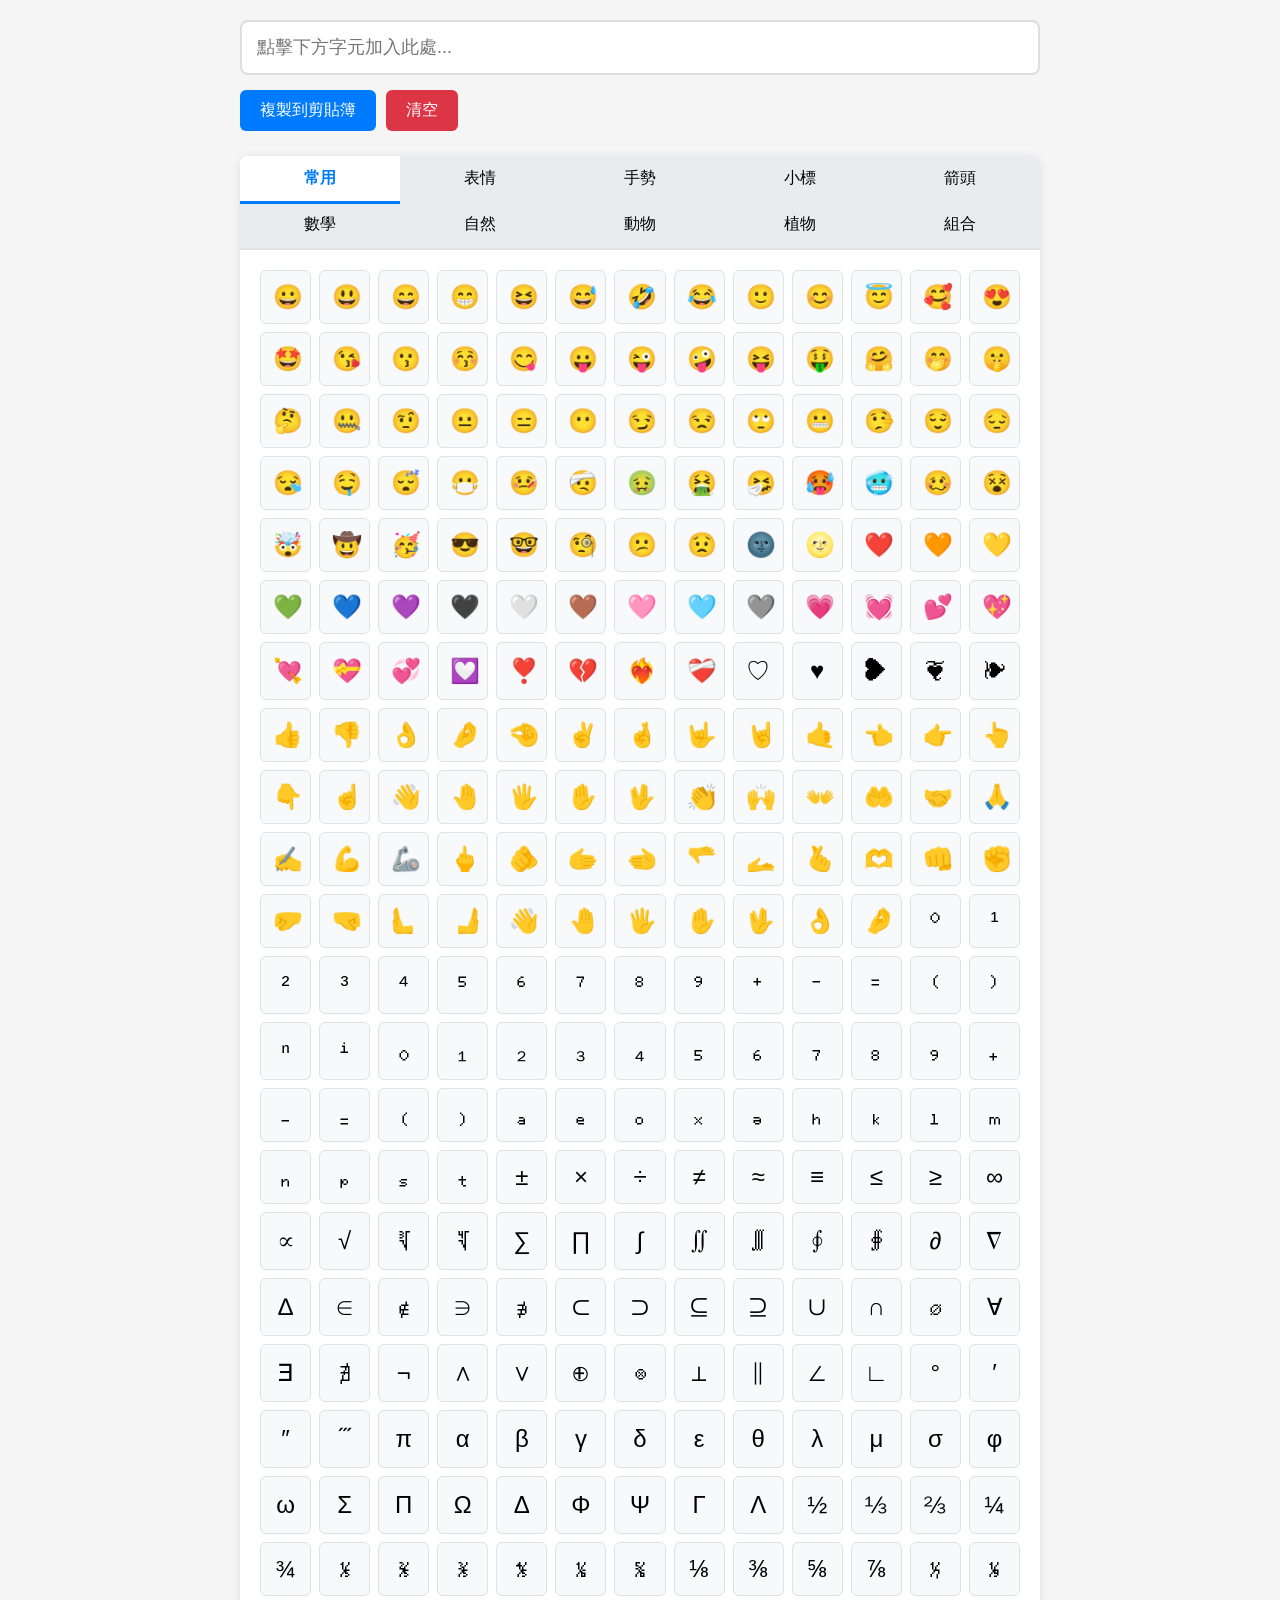
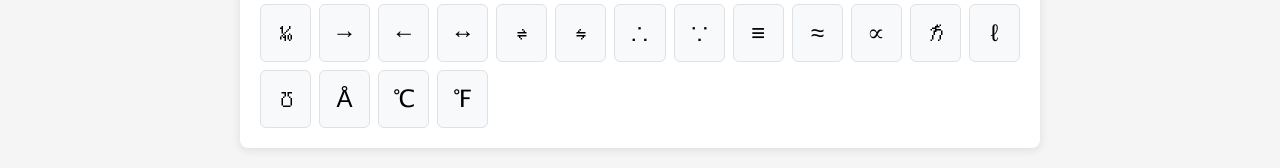
==== index.html @ cd3f7e45 "emotion with hearts" ====
<!DOCTYPE html>
<html lang="zh-TW">
<head>
    <meta charset="UTF-8">
    <meta name="viewport" content="width=device-width, initial-scale=1.0">
    <title>特殊字元選擇器</title>
    <style>
        * {
            box-sizing: border-box;
            margin: 0;
            padding: 0;
        }

        body {
            font-family: -apple-system, BlinkMacSystemFont, "Segoe UI", Roboto, sans-serif;
            background: #f5f5f5;
            padding: 20px;
        }

        .container {
            max-width: 800px;
            margin: 0 auto;
        }

        #textInput {
            width: 100%;
            padding: 15px;
            font-size: 18px;
            border: 2px solid #ddd;
            border-radius: 8px;
            outline: none;
            transition: border-color 0.3s;
        }

        #textInput:focus {
            border-color: #007bff;
        }

        .button-group {
            display: flex;
            gap: 10px;
            margin-top: 15px;
        }

        .btn {
            padding: 10px 20px;
            font-size: 16px;
            border: none;
            border-radius: 6px;
            cursor: pointer;
            transition: background-color 0.3s, transform 0.1s;
        }

        .btn:hover {
            transform: translateY(-1px);
        }

        .btn:active {
            transform: translateY(0);
        }

        .btn-copy {
            background: #007bff;
            color: white;
        }

        .btn-copy:hover {
            background: #0056b3;
        }

        .btn-clear {
            background: #dc3545;
            color: white;
        }

        .btn-clear:hover {
            background: #c82333;
        }

        .tabs-container {
            margin-top: 25px;
            background: white;
            border-radius: 8px;
            box-shadow: 0 2px 10px rgba(0,0,0,0.1);
            overflow: hidden;
        }

        .tab-buttons {
            display: flex;
            flex-wrap: wrap;
            background: #e9ecef;
            border-bottom: 2px solid #dee2e6;
        }

        .tab-btn {
            flex: 1 1 auto;
            min-width: 20%;
            padding: 12px 16px;
            font-size: 16px;
            border: none;
            background: transparent;
            cursor: pointer;
            transition: background-color 0.3s, color 0.3s;
            border-bottom: 3px solid transparent;
            margin-bottom: -2px;
        }

        .tab-btn:hover {
            background: #dee2e6;
        }

        .tab-btn.active {
            background: white;
            border-bottom-color: #007bff;
            color: #007bff;
            font-weight: 600;
        }

        .tab-content {
            display: none;
            padding: 20px;
        }

        .tab-content.active {
            display: block;
        }

        .char-grid {
            display: grid;
            grid-template-columns: repeat(auto-fill, minmax(50px, 1fr));
            gap: 8px;
        }

        .char-btn {
            padding: 12px;
            font-size: 24px;
            border: 1px solid #dee2e6;
            border-radius: 6px;
            background: #f8f9fa;
            cursor: pointer;
            transition: all 0.2s;
        }

        .char-btn:hover {
            background: #007bff;
            color: white;
            transform: scale(1.1);
            border-color: #007bff;
        }

        .toast {
            position: fixed;
            bottom: 20px;
            left: 50%;
            transform: translateX(-50%) translateY(100px);
            background: #333;
            color: white;
            padding: 12px 24px;
            border-radius: 6px;
            opacity: 0;
            transition: all 0.3s;
        }

        .toast.show {
            transform: translateX(-50%) translateY(0);
            opacity: 1;
        }
    </style>
</head>
<body>
    <div class="container">
        <input type="text" id="textInput" placeholder="點擊下方字元加入此處...">

        <div class="button-group">
            <button class="btn btn-copy" onclick="copyText()">複製到剪貼簿</button>
            <button class="btn btn-clear" onclick="clearText()">清空</button>
        </div>

        <div class="tabs-container">
            <div class="tab-buttons">
                <button class="tab-btn active" data-tab="common">常用</button>
                <button class="tab-btn" data-tab="emoji">表情</button>
                <button class="tab-btn" data-tab="gesture">手勢</button>
                <button class="tab-btn" data-tab="script">小標</button>
                <button class="tab-btn" data-tab="arrow">箭頭</button>
                <button class="tab-btn" data-tab="math">數學</button>
                <button class="tab-btn" data-tab="nature">自然</button>
                <button class="tab-btn" data-tab="animal">動物</button>
                <button class="tab-btn" data-tab="plant">植物</button>
                <button class="tab-btn" data-tab="combine">組合</button>
            </div>

            <div class="tab-content active" id="common">
                <div class="char-grid">
                    <!-- 常用符號 -->
                </div>
            </div>

            <div class="tab-content" id="emoji">
                <div class="char-grid">
                    <!-- 表情符號 -->
                </div>
            </div>

            <div class="tab-content" id="gesture">
                <div class="char-grid">
                    <!-- 手勢符號 -->
                </div>
            </div>

            <div class="tab-content" id="script">
                <div class="char-grid">
                    <!-- 小標符號 -->
                </div>
            </div>

            <div class="tab-content" id="math">
                <div class="char-grid">
                    <!-- 數學符號 -->
                </div>
            </div>

            <div class="tab-content" id="nature">
                <div class="char-grid">
                    <!-- 自然符號 -->
                </div>
            </div>

            <div class="tab-content" id="animal">
                <div class="char-grid">
                    <!-- 動物符號 -->
                </div>
            </div>

            <div class="tab-content" id="plant">
                <div class="char-grid">
                    <!-- 植物符號 -->
                </div>
            </div>

            <div class="tab-content" id="arrow">
                <div class="char-grid">
                    <!-- 箭頭符號 -->
                </div>
            </div>

            <div class="tab-content" id="combine">
                <div class="char-grid">
                    <!-- 組合字元 -->
                </div>
            </div>
        </div>
    </div>

    <div class="toast" id="toast">已複製到剪貼簿！</div>

    <script>
        // 字元資料
        const characters = {
            common: [],
            emoji: [
                '😀', '😃', '😄', '😁', '😆', '😅', '🤣', '😂', '🙂', '😊',
                '😇', '🥰', '😍', '🤩', '😘', '😗', '😚', '😋', '😛', '😜',
                '🤪', '😝', '🤑', '🤗', '🤭', '🤫', '🤔', '🤐', '🤨', '😐',
                '😑', '😶', '😏', '😒', '🙄', '😬', '🤥', '😌', '😔', '😪',
                '🤤', '😴', '😷', '🤒', '🤕', '🤢', '🤮', '🤧', '🥵', '🥶',
                '🥴', '😵', '🤯', '🤠', '🥳', '😎', '🤓', '🧐', '😕', '😟',
                '🌚', '🌝',
                '❤️', '🧡', '💛', '💚', '💙', '💜', '🖤', '🤍', '🤎', '🩷',
                '🩵', '🩶', '💗', '💓', '💕', '💖', '💘', '💝', '💞', '💟',
                '❣️', '💔', '❤️‍🔥', '❤️‍🩹', '♡', '♥', '❥', '❦', '❧'
            ],
            gesture: [
                '👍', '👎', '👌', '🤌', '🤏', '✌️', '🤞', '🤟', '🤘', '🤙',
                '👈', '👉', '👆', '👇', '☝️', '👋', '🤚', '🖐️', '✋', '🖖',
                '👏', '🙌', '👐', '🤲', '🤝', '🙏', '✍️', '💪', '🦾', '🖕',
                '🫵', '🫱', '🫲', '🫳', '🫴', '🫰', '🫶', '👊', '✊', '🤛',
                '🤜', '🫷', '🫸', '👋', '🤚', '🖐️', '✋', '🖖', '👌', '🤌'
            ],
            script: [
                '⁰', '¹', '²', '³', '⁴', '⁵', '⁶', '⁷', '⁸', '⁹',
                '⁺', '⁻', '⁼', '⁽', '⁾', 'ⁿ', 'ⁱ',
                '₀', '₁', '₂', '₃', '₄', '₅', '₆', '₇', '₈', '₉',
                '₊', '₋', '₌', '₍', '₎', 'ₐ', 'ₑ', 'ₒ', 'ₓ', 'ₔ',
                'ₕ', 'ₖ', 'ₗ', 'ₘ', 'ₙ', 'ₚ', 'ₛ', 'ₜ'
            ],
            math: [
                '±', '×', '÷', '≠', '≈', '≡', '≤', '≥', '∞', '∝',
                '√', '∛', '∜', '∑', '∏', '∫', '∬', '∭', '∮', '∯',
                '∂', '∇', '∆', '∈', '∉', '∋', '∌', '⊂', '⊃', '⊆',
                '⊇', '∪', '∩', '∅', '∀', '∃', '∄', '¬', '∧', '∨',
                '⊕', '⊗', '⊥', '∥', '∠', '∟', '°', '′', '″', '‴',
                'π', 'α', 'β', 'γ', 'δ', 'ε', 'θ', 'λ', 'μ', 'σ',
                'φ', 'ω', 'Σ', 'Π', 'Ω', 'Δ', 'Φ', 'Ψ', 'Γ', 'Λ',
                '½', '⅓', '⅔', '¼', '¾', '⅕', '⅖', '⅗', '⅘', '⅙',
                '⅚', '⅛', '⅜', '⅝', '⅞', '⅐', '⅑', '⅒',
                '→', '←', '↔', '⇌', '⇋', '∴', '∵', '≡', '≈', '∝',
                'ℏ', 'ℓ', '℧', 'Å', '℃', '℉'
            ],
            nature: [
                '🌑', '🌒', '🌓', '🌔', '🌕', '🌖', '🌗', '🌘', '🌙',
                '🌚', '🌛', '🌜', '🌝', '🌞', '☀️', '⭐', '🌟', '✨',
                '🌈', '☁️', '⛅', '🌤️', '🌥️', '🌦️', '🌧️', '🌨️', '🌩️', '🌪️',
                '❄️', '💧', '💦', '🌊', '🔥', '⚡', '☔', '🌬️',
                '⚗️', '🧪', '🧫', '🧬', '⚛️', '🔬', '🔭', '💊', '💉', '🩸',
                '🩹', '🩺', '⚕️', '🔋', '🔌', '💡', '🧲', '☢️', '☣️', '⚠️'
            ],
            animal: [
                '🐛', '🦋', '🐌', '🐝', '🐞', '🦗', '🪲', '🪳', '🦟', '🪰',
                '🐜', '🦂', '🕷️', '🕸️', '🪱', '🦠',
                '🐶', '🐕', '🐩', '🐺', '🦊', '🦝', '🐱', '🐈', '🦁', '🐯',
                '🐅', '🐆', '🐴', '🐎', '🦄', '🦓', '🐮', '🐂', '🐃', '🐄',
                '🐷', '🐖', '🐗', '🐽', '🐏', '🐑', '🐐', '🐪', '🐫', '🦙',
                '🦒', '🐘', '🦣', '🦏', '🦛', '🐭', '🐁', '🐀', '🐹', '🐰',
                '🐇', '🐿️', '🦫', '🦔', '🦇', '🐻', '🐨', '🐼', '🦥', '🦦',
                '🦨', '🦘', '🦡',
                '🐔', '🐓', '🐣', '🐤', '🐥', '🐦', '🐧', '🕊️', '🦅', '🦆',
                '🦢', '🦉', '🦤', '🪶', '🦩', '🦚', '🦜', '🐦‍⬛',
                '🐳', '🐋', '🐬', '🦭', '🐟', '🐠', '🐡', '🦈', '🐙', '🐚',
                '🪸', '🦀', '🦞', '🦐', '🦑', '🪼',
                '🐊', '🐢', '🦎', '🐍', '🐲', '🐉', '🦕', '🦖'
            ],
            plant: [
                '🌸', '🌺', '🌻', '🌼', '🌷', '🌹', '🥀', '💐', '💮', '🏵️',
                '🌱', '🌲', '🌳', '🌴', '🌵', '🎋', '🎍', '🪴', '🎄', '🌾',
                '🪻', '🪷', '🌿', '☘️', '🍀', '🍃', '🍂', '🍁', '🎑',
                '🍎', '🍏', '🍐', '🍊', '🍋', '🍌', '🍉', '🍇', '🍓', '🫐',
                '🍈', '🍒', '🍑', '🥭', '🍍', '🥥', '🥝', '🍅', '🫒',
                '🥑', '🍆', '🥔', '🥕', '🌽', '🌶️', '🫑', '🥒', '🥬', '🥦',
                '🧄', '🧅', '🥜', '🫘', '🌰'
            ],
            arrow: [
                '←', '↑', '→', '↓', '↔', '↕', '↖', '↗', '↘', '↙',
                '⇐', '⇑', '⇒', '⇓', '⇔', '⇕', '⇖', '⇗', '⇘', '⇙',
                '↚', '↛', '↮', '⇍', '⇏', '⇎',
                '↞', '↟', '↠', '↡', '↢', '↣', '↤', '↥', '↦', '↧',
                '↩', '↪', '↫', '↬', '↰', '↱', '↲', '↳', '↴', '↵',
                '↶', '↷', '⟲', '⟳', '↺', '↻',
                '⇠', '⇡', '⇢', '⇣', '⇤', '⇥', '⇦', '⇧', '⇨', '⇩', '⇪',
                '⇌', '⇋', '⟵', '⟶', '⟷', '⟸', '⟹', '⟺',
                '➔', '➘', '➙', '➚', '➛', '➜', '➝', '➞', '➟', '➠',
                '➡', '➢', '➣', '➤', '➥', '➦', '➧', '➨', '➩', '➪',
                '➫', '➬', '➭', '➮', '➯', '➰', '➱', '⤴', '⤵',
                '▲', '▶', '▼', '◀', '△', '▷', '▽', '◁'
            ],
            combine: [
                '\u0308', '\u0302', '\u0303', '\u0304', '\u0305', '\u0306', '\u0307',
                '\u030A', '\u030B', '\u030C', '\u030D', '\u030E', '\u030F',
                '\u0336', '\u0332', '\u0333', '\u0334', '\u0335',
                '\u0337', '\u0338', '\u035C', '\u0361', '\u0362',
                '\u0300', '\u0301', '\u0309', '\u0323', '\u0324', '\u0325',
                '\uFE0E', '\uFE0F'
            ]
        };

        function updatePane(category) {
            const grid = document.querySelector(`#${category} .char-grid`);
            grid.innerHTML = '';
            characters[category].forEach(char => {
                const btn = document.createElement('button');
                btn.className = 'char-btn';
                if( category==='combine' )
                    btn.textContent = 'a' + char;
                else
                    btn.textContent = char;
                btn.onclick = () => addChar(char);
                grid.appendChild(btn);
            });
        }

        // 初始化字元按鈕
        function initCharButtons() {
            // 檢查 session storage 的 frequently 變數
            const frequently = sessionStorage.getItem('frequently');
            try {
                const parsed = JSON.parse(frequently);
                if (Array.isArray(parsed)) {
                    characters.common = parsed;
                } else {
                    throw new Error('not array');
                }
            } catch (e) {
                // 串接 gesture, script, math 的內容
                characters.common = [
                    ...characters.emoji,
                    ...characters.gesture,
                    ...characters.script,
                    ...characters.math
                ];
            }

            for( let category in characters )
                updatePane(category);
        }

        // 加入字元到輸入框
        function addChar(char) {
            const input = document.getElementById('textInput');
            const start = input.selectionStart;
            const end = input.selectionEnd;
            const text = input.value;
            input.value = text.slice(0, start) + char + text.slice(end);
            input.focus();
            input.setSelectionRange(start + char.length, start + char.length);
            navigator.clipboard.writeText(char).then(() => {
                showToast('已複製單個字到剪貼簿！');
            });

            // 更新 frequently
            const index = characters.common.indexOf(char);
            if (index !== -1) {
                // 已存在，移到最前面
                characters.common.splice(index, 1);
            }
            characters.common.unshift(char);
            updatePane('common');

            // 存入 session storage
            sessionStorage.setItem('frequently', JSON.stringify(characters.common));
        }

        // 複製文字
        function copyText() {
            const input = document.getElementById('textInput');
            if (input.value) {
                navigator.clipboard.writeText(input.value).then(() => {
                    showToast('已複製整串到剪貼簿！');
                });
            } else {
                showToast('輸入框是空的！');
            }
        }

        // 清空文字
        function clearText() {
            document.getElementById('textInput').value = '';
            document.getElementById('textInput').focus();
        }

        // 顯示提示訊息
        function showToast(message) {
            const toast = document.getElementById('toast');
            toast.textContent = message;
            toast.classList.add('show');
            setTimeout(() => {
                toast.classList.remove('show');
            }, 2000);
        }

        // Tab 切換
        document.querySelectorAll('.tab-btn').forEach(btn => {
            btn.addEventListener('click', () => {
                // 移除所有 active
                document.querySelectorAll('.tab-btn').forEach(b => b.classList.remove('active'));
                document.querySelectorAll('.tab-content').forEach(c => c.classList.remove('active'));

                // 加入 active
                btn.classList.add('active');
                document.getElementById(btn.dataset.tab).classList.add('active');
            });
        });

        // 初始化
        initCharButtons();
    </script>
</body>
</html>
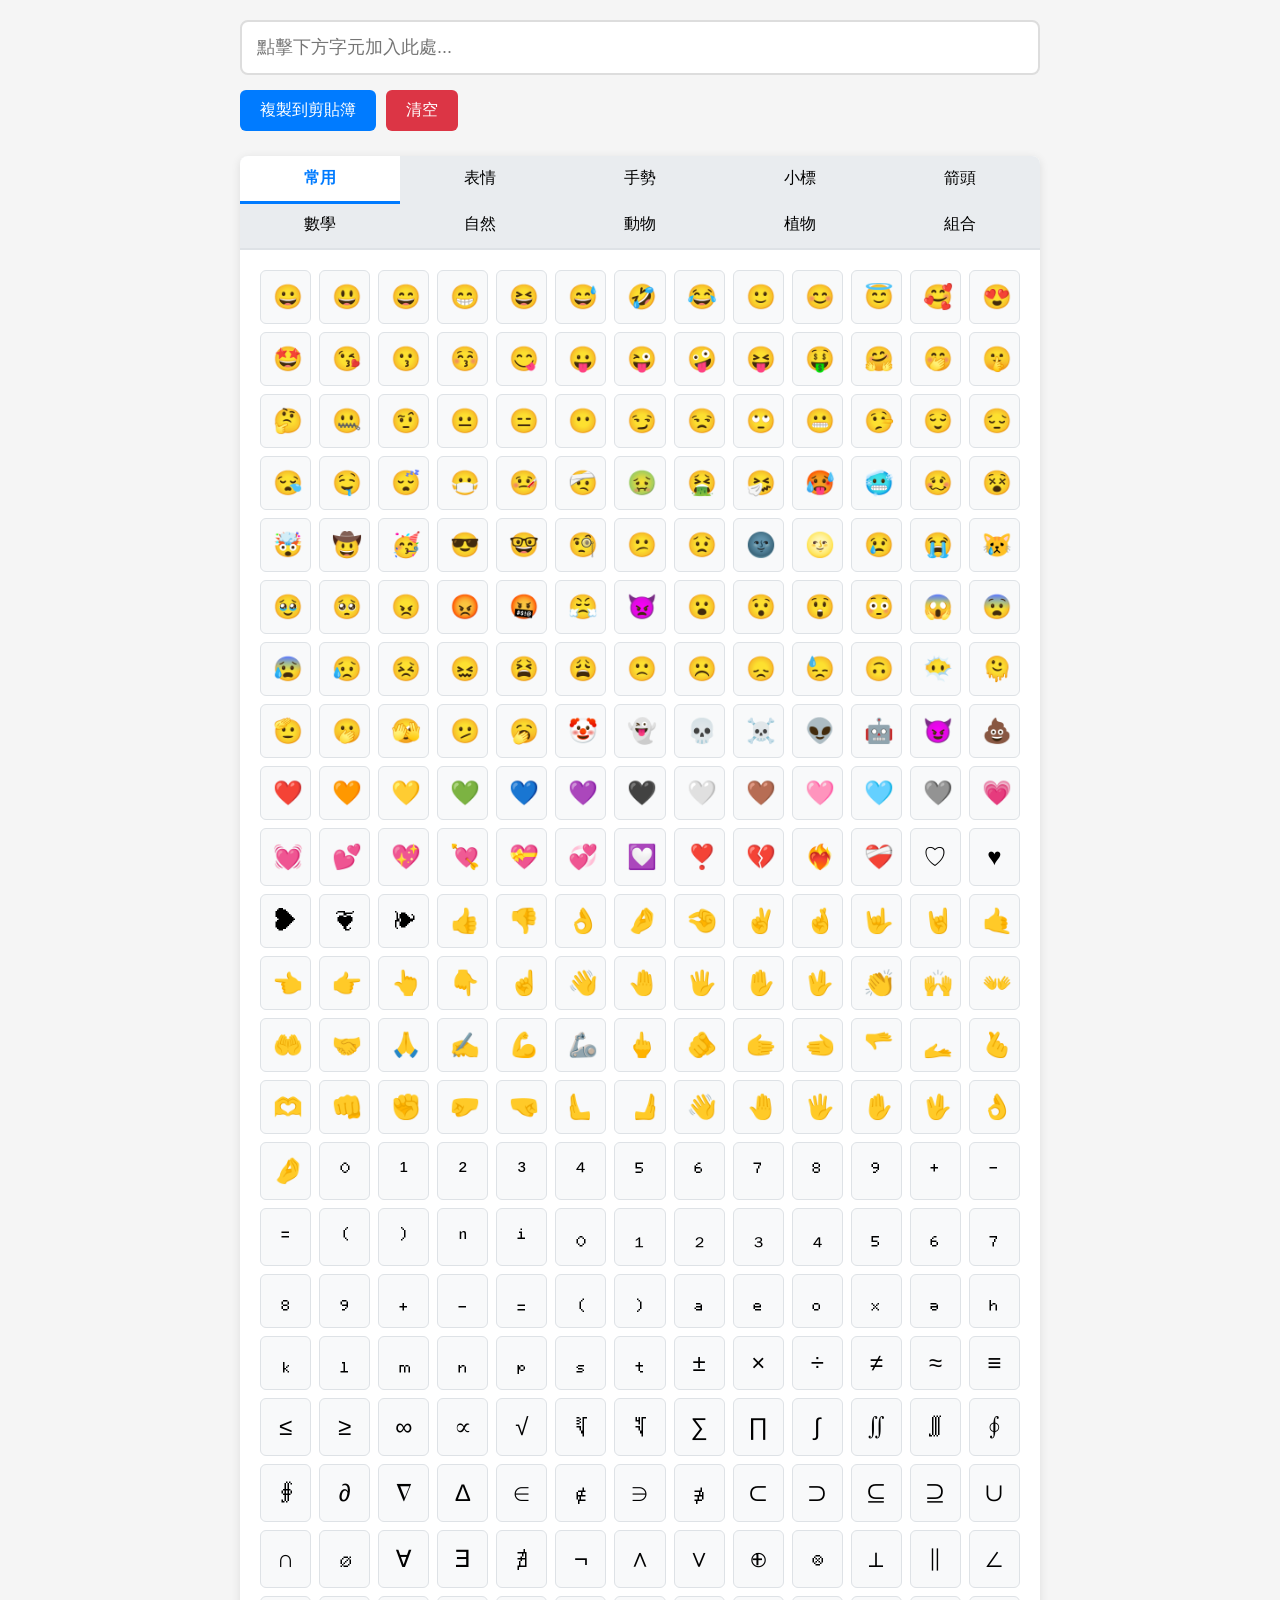
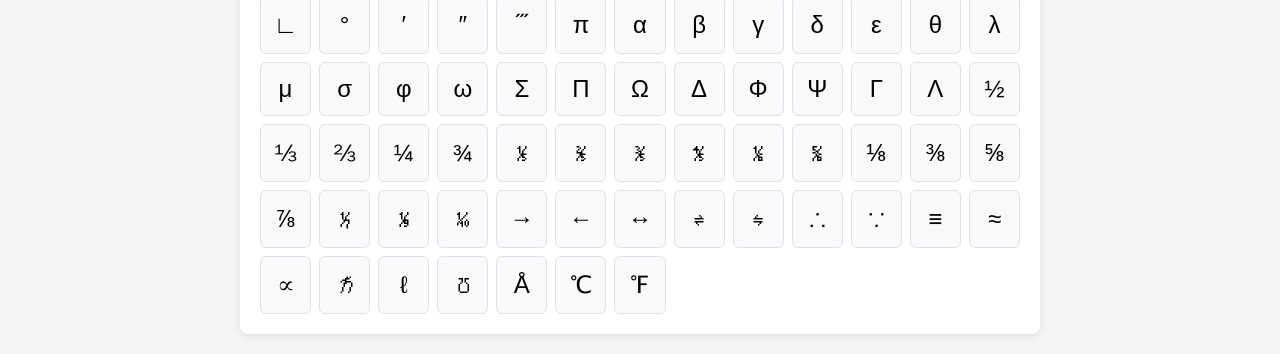
==== commit a4a25c84: "more face" ====
--- a/index.html
+++ b/index.html
@@ -266,6 +266,12 @@
                 '🤤', '😴', '😷', '🤒', '🤕', '🤢', '🤮', '🤧', '🥵', '🥶',
                 '🥴', '😵', '🤯', '🤠', '🥳', '😎', '🤓', '🧐', '😕', '😟',
                 '🌚', '🌝',
+                '😢', '😭', '😿', '🥹', '🥺',
+                '😠', '😡', '🤬', '😤', '👿',
+                '😮', '😯', '😲', '😳', '😱', '😨', '😰', '😥',
+                '😣', '😖', '😫', '😩', '🙁', '☹️', '😞', '😓',
+                '🙃', '😶‍🌫️', '🫠', '🫡', '🫢', '🫣', '🫤', '🥱',
+                '🤡', '👻', '💀', '☠️', '👽', '🤖', '😈', '💩',
                 '❤️', '🧡', '💛', '💚', '💙', '💜', '🖤', '🤍', '🤎', '🩷',
                 '🩵', '🩶', '💗', '💓', '💕', '💖', '💘', '💝', '💞', '💟',
                 '❣️', '💔', '❤️‍🔥', '❤️‍🩹', '♡', '♥', '❥', '❦', '❧'
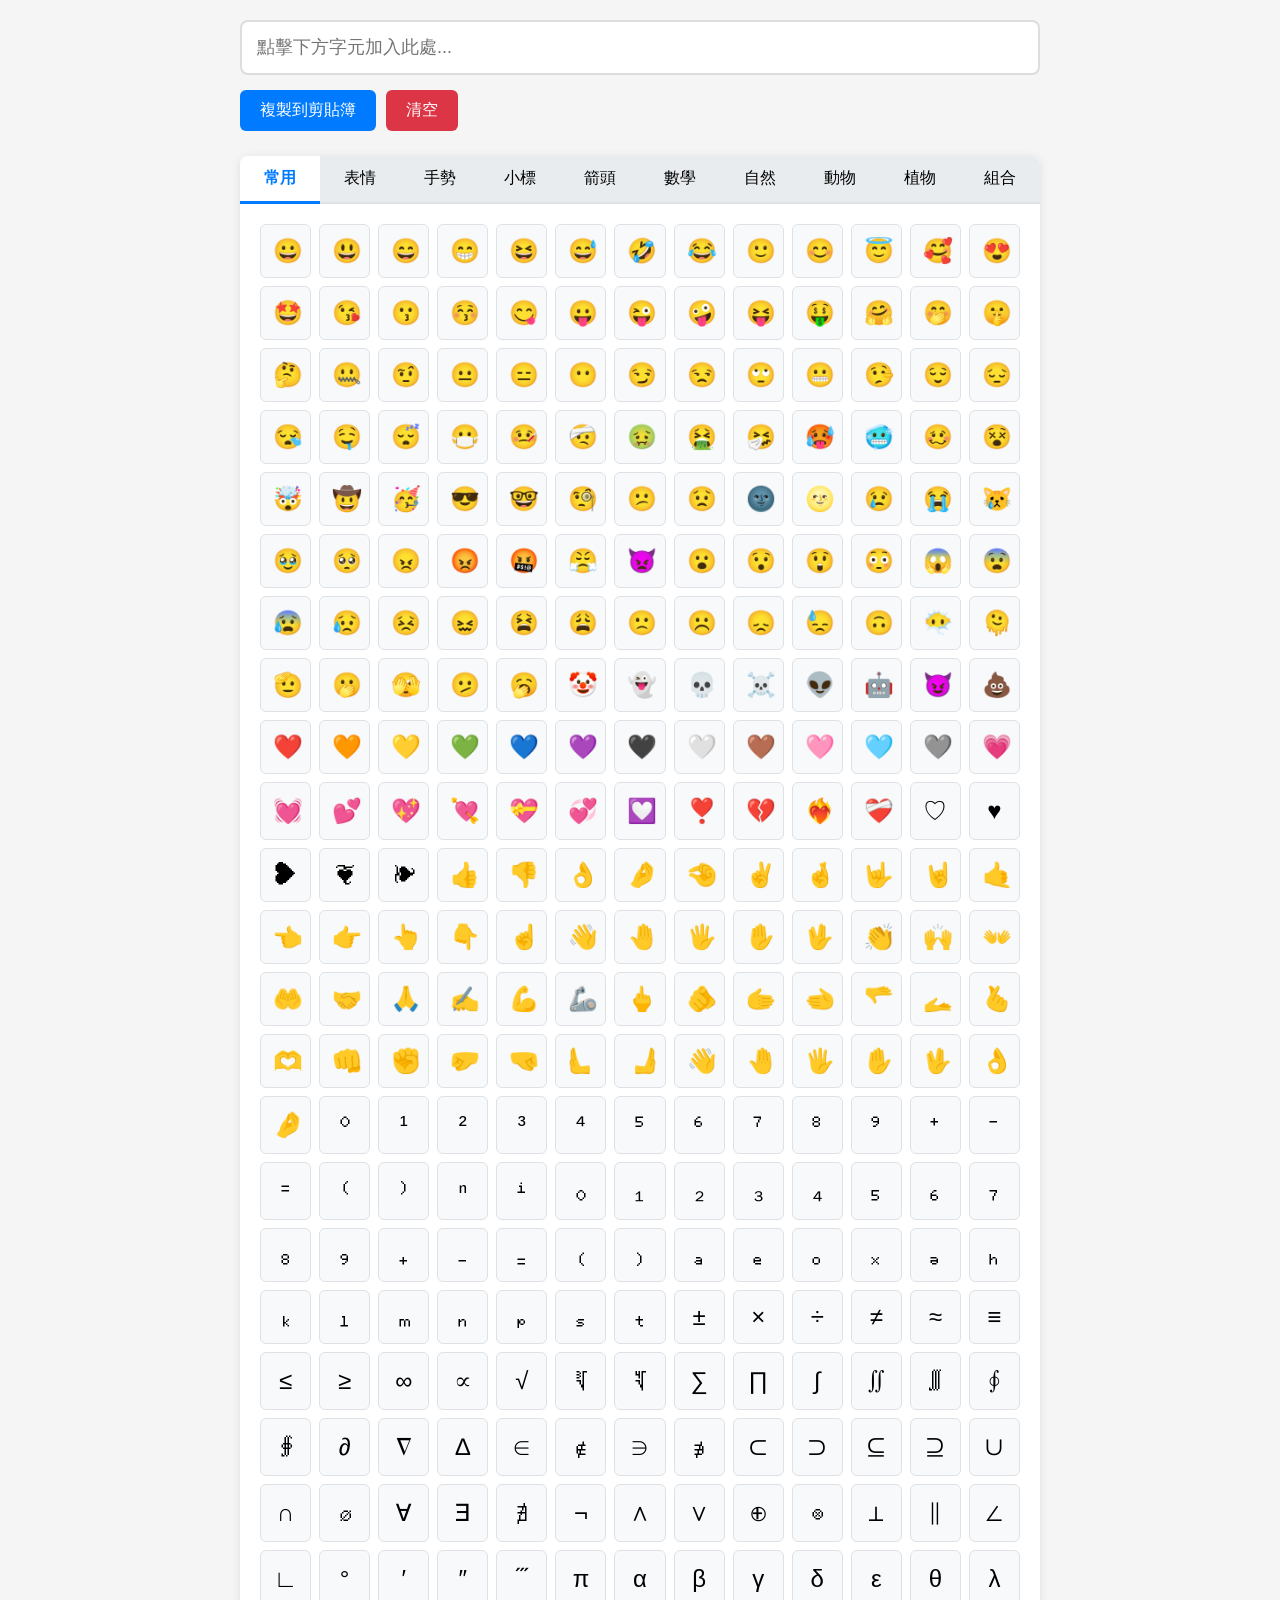
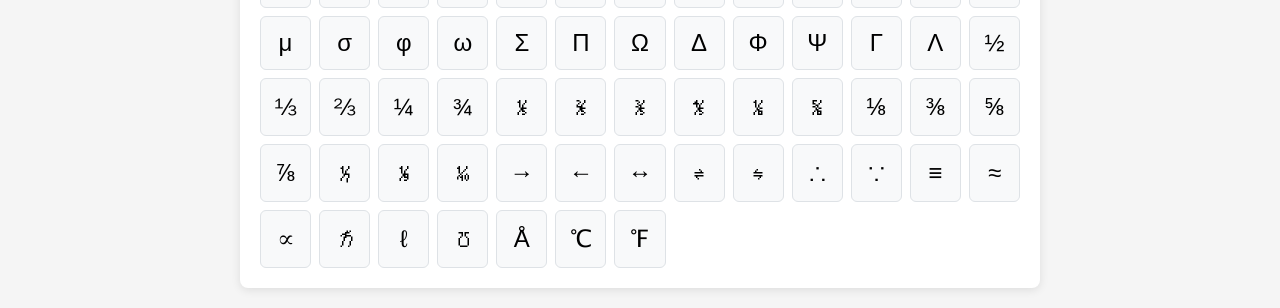
==== commit 4a62bb84: "no wrap with wide screen" ====
--- a/index.html
+++ b/index.html
@@ -103,6 +103,13 @@
             transition: background-color 0.3s, color 0.3s;
             border-bottom: 3px solid transparent;
             margin-bottom: -2px;
+        }
+
+        @media (min-width: 700px) {
+            .tab-btn {
+                min-width: 0;
+                flex: 1 0 0;
+            }
         }
 
         .tab-btn:hover {
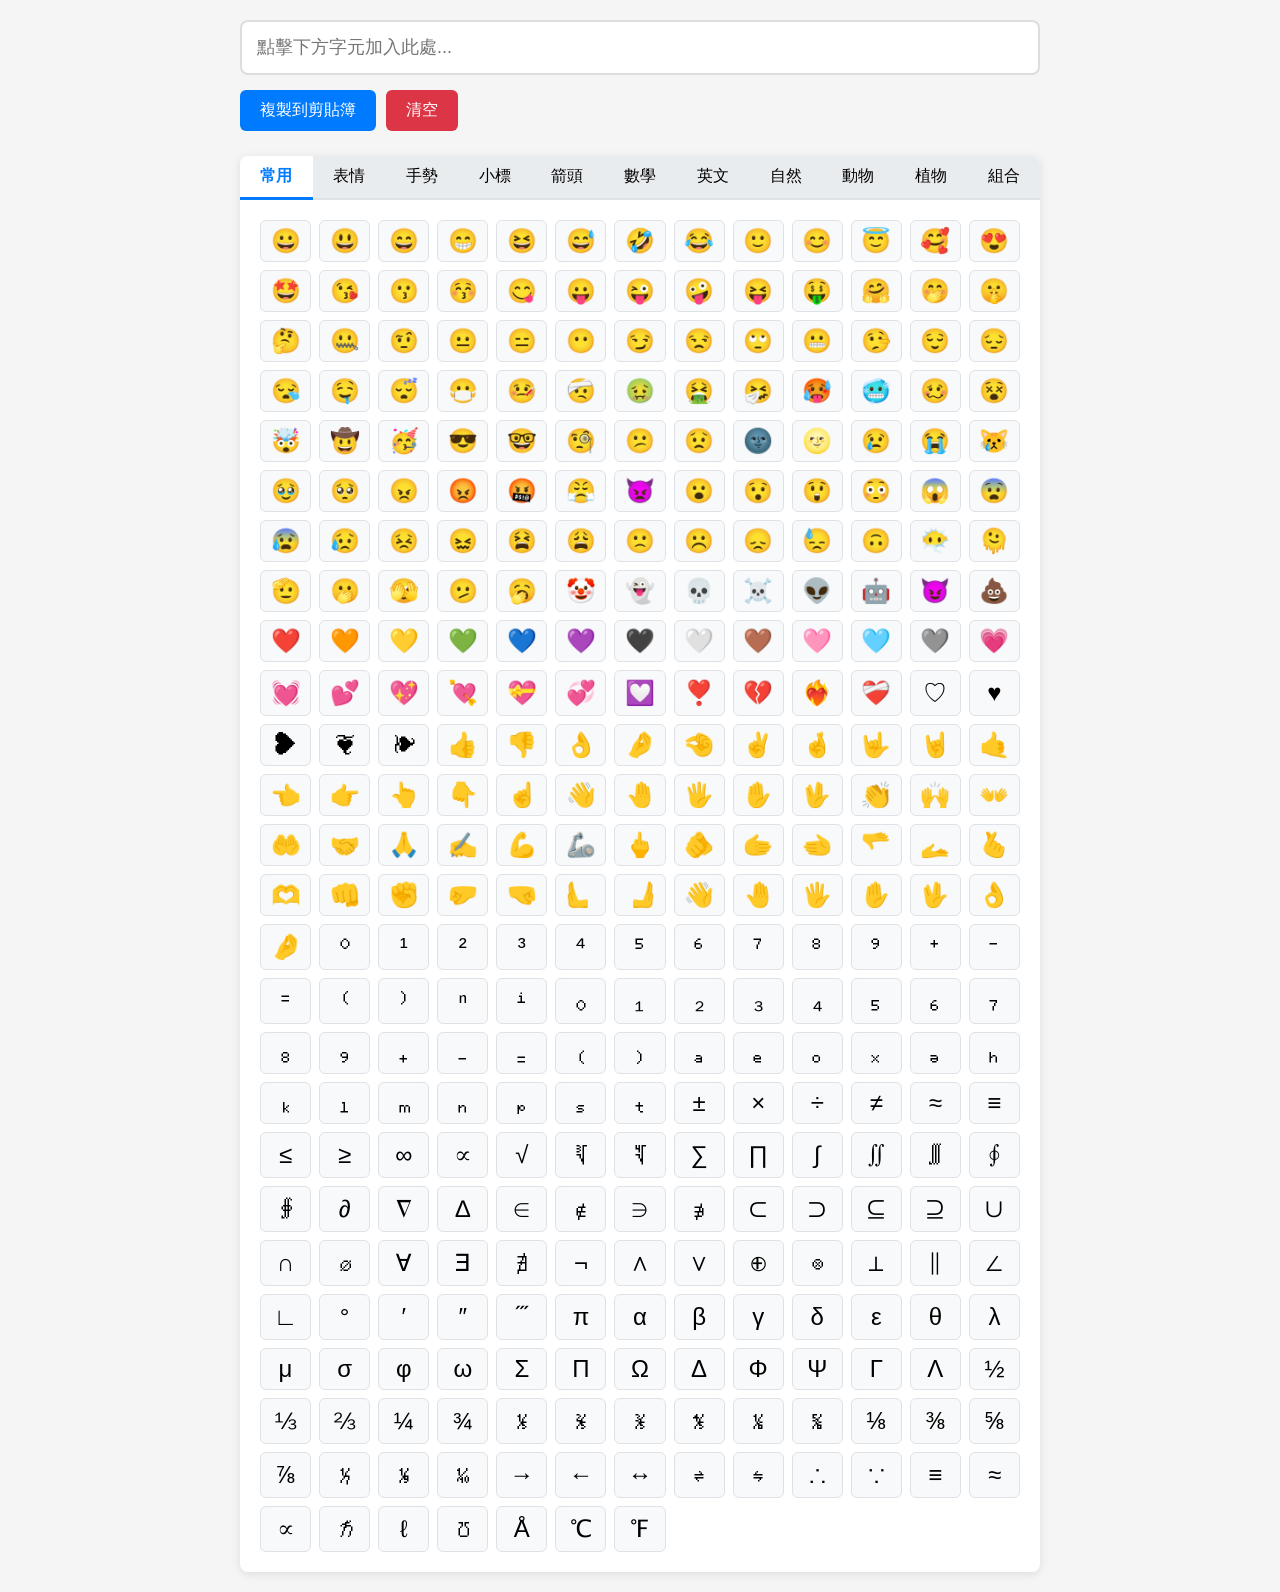
==== commit bc1d2db1: "english chars" ====
--- a/index.html
+++ b/index.html
@@ -94,8 +94,8 @@
 
         .tab-btn {
             flex: 1 1 auto;
-            min-width: 20%;
-            padding: 12px 16px;
+            min-width: 15%;
+            padding: 10px 10px;
             font-size: 16px;
             border: none;
             background: transparent;
@@ -139,7 +139,7 @@
         }
 
         .char-btn {
-            padding: 12px;
+            padding: 6px;
             font-size: 24px;
             border: 1px solid #dee2e6;
             border-radius: 6px;
@@ -191,6 +191,7 @@
                 <button class="tab-btn" data-tab="script">小標</button>
                 <button class="tab-btn" data-tab="arrow">箭頭</button>
                 <button class="tab-btn" data-tab="math">數學</button>
+                <button class="tab-btn" data-tab="english">英文</button>
                 <button class="tab-btn" data-tab="nature">自然</button>
                 <button class="tab-btn" data-tab="animal">動物</button>
                 <button class="tab-btn" data-tab="plant">植物</button>
@@ -224,6 +225,12 @@
             <div class="tab-content" id="math">
                 <div class="char-grid">
                     <!-- 數學符號 -->
+                </div>
+            </div>
+
+            <div class="tab-content" id="english">
+                <div class="char-grid">
+                    <!-- 英文符號 -->
                 </div>
             </div>
 
@@ -310,6 +317,25 @@
                 '→', '←', '↔', '⇌', '⇋', '∴', '∵', '≡', '≈', '∝',
                 'ℏ', 'ℓ', '℧', 'Å', '℃', '℉'
             ],
+            english: [
+                '𝐀', '𝐁', '𝐂', '𝐃', '𝐄', '𝐅', '𝐆', '𝐇', '𝐈', '𝐉', '𝐊', '𝐋', '𝐌',
+                '𝐍', '𝐎', '𝐏', '𝐐', '𝐑', '𝐒', '𝐓', '𝐔', '𝐕', '𝐖', '𝐗', '𝐘', '𝐙',
+                '𝐚', '𝐛', '𝐜', '𝐝', '𝐞', '𝐟', '𝐠', '𝐡', '𝐢', '𝐣', '𝐤', '𝐥', '𝐦',
+                '𝐧', '𝐨', '𝐩', '𝐪', '𝐫', '𝐬', '𝐭', '𝐮', '𝐯', '𝐰', '𝐱', '𝐲', '𝐳',
+                '𝑨', '𝑩', '𝑪', '𝑫', '𝑬', '𝑭', '𝑮', '𝑯', '𝑰', '𝑱', '𝑲', '𝑳', '𝑴',
+                '𝑵', '𝑶', '𝑷', '𝑸', '𝑹', '𝑺', '𝑻', '𝑼', '𝑽', '𝑾', '𝑿', '𝒀', '𝒁',
+                '𝒂', '𝒃', '𝒄', '𝒅', '𝒆', '𝒇', '𝒈', '𝒉', '𝒊', '𝒋', '𝒌', '𝒍', '𝒎',
+                '𝒏', '𝒐', '𝒑', '𝒒', '𝒓', '𝒔', '𝒕', '𝒖', '𝒗', '𝒘', '𝒙', '𝒚', '𝒛',
+                '𝒜', '𝒞', '𝒟', '𝒢', '𝒥', '𝒦', '𝒩', '𝒪', '𝒫', '𝒬', '𝒮', '𝒯', '𝒰', '𝒱', '𝒲', '𝒳', '𝒴', '𝒵',
+                '𝒶', '𝒷', '𝒸', '𝒹', '𝒻', '𝒽', '𝒾', '𝒿', '𝓀', '𝓁', '𝓂', '𝓃', '𝓅', '𝓆', '𝓇', '𝓈', '𝓉', '𝓊', '𝓋', '𝓌', '𝓍', '𝓎', '𝓏',
+                '𝔸', '𝔹', '𝔻', '𝔼', '𝔽', '𝔾', '𝕀', '𝕁', '𝕂', '𝕃', '𝕄', '𝕆',
+                '𝕊', '𝕋', '𝕌', '𝕍', '𝕎', '𝕏', '𝕐', 'ℂ', 'ℍ', 'ℕ', 'ℙ', 'ℚ', 'ℝ', 'ℤ',
+                '𝕒', '𝕓', '𝕔', '𝕕', '𝕖', '𝕗', '𝕘', '𝕙', '𝕚', '𝕛', '𝕜', '𝕝', '𝕞',
+                '𝕟', '𝕠', '𝕡', '𝕢', '𝕣', '𝕤', '𝕥', '𝕦', '𝕧', '𝕨', '𝕩', '𝕪', '𝕫',
+                '𝔄', '𝔅', '𝔇', '𝔈', '𝔉', '𝔊', '𝔍', '𝔎', '𝔏', '𝔐', '𝔑', '𝔒', '𝔓', '𝔔', '𝔖', '𝔗', '𝔘', '𝔙', '𝔚', '𝔛', '𝔜', 'ℨ', 'ℭ', 'ℌ', 'ℑ', 'ℜ',
+                '𝔞', '𝔟', '𝔠', '𝔡', '𝔢', '𝔣', '𝔤', '𝔥', '𝔦', '𝔧', '𝔨', '𝔩', '𝔪',
+                '𝔫', '𝔬', '𝔭', '𝔮', '𝔯', '𝔰', '𝔱', '𝔲', '𝔳', '𝔴', '𝔵', '𝔶', '𝔷'
+            ],
             nature: [
                 '🌑', '🌒', '🌓', '🌔', '🌕', '🌖', '🌗', '🌘', '🌙',
                 '🌚', '🌛', '🌜', '🌝', '🌞', '☀️', '⭐', '🌟', '✨',
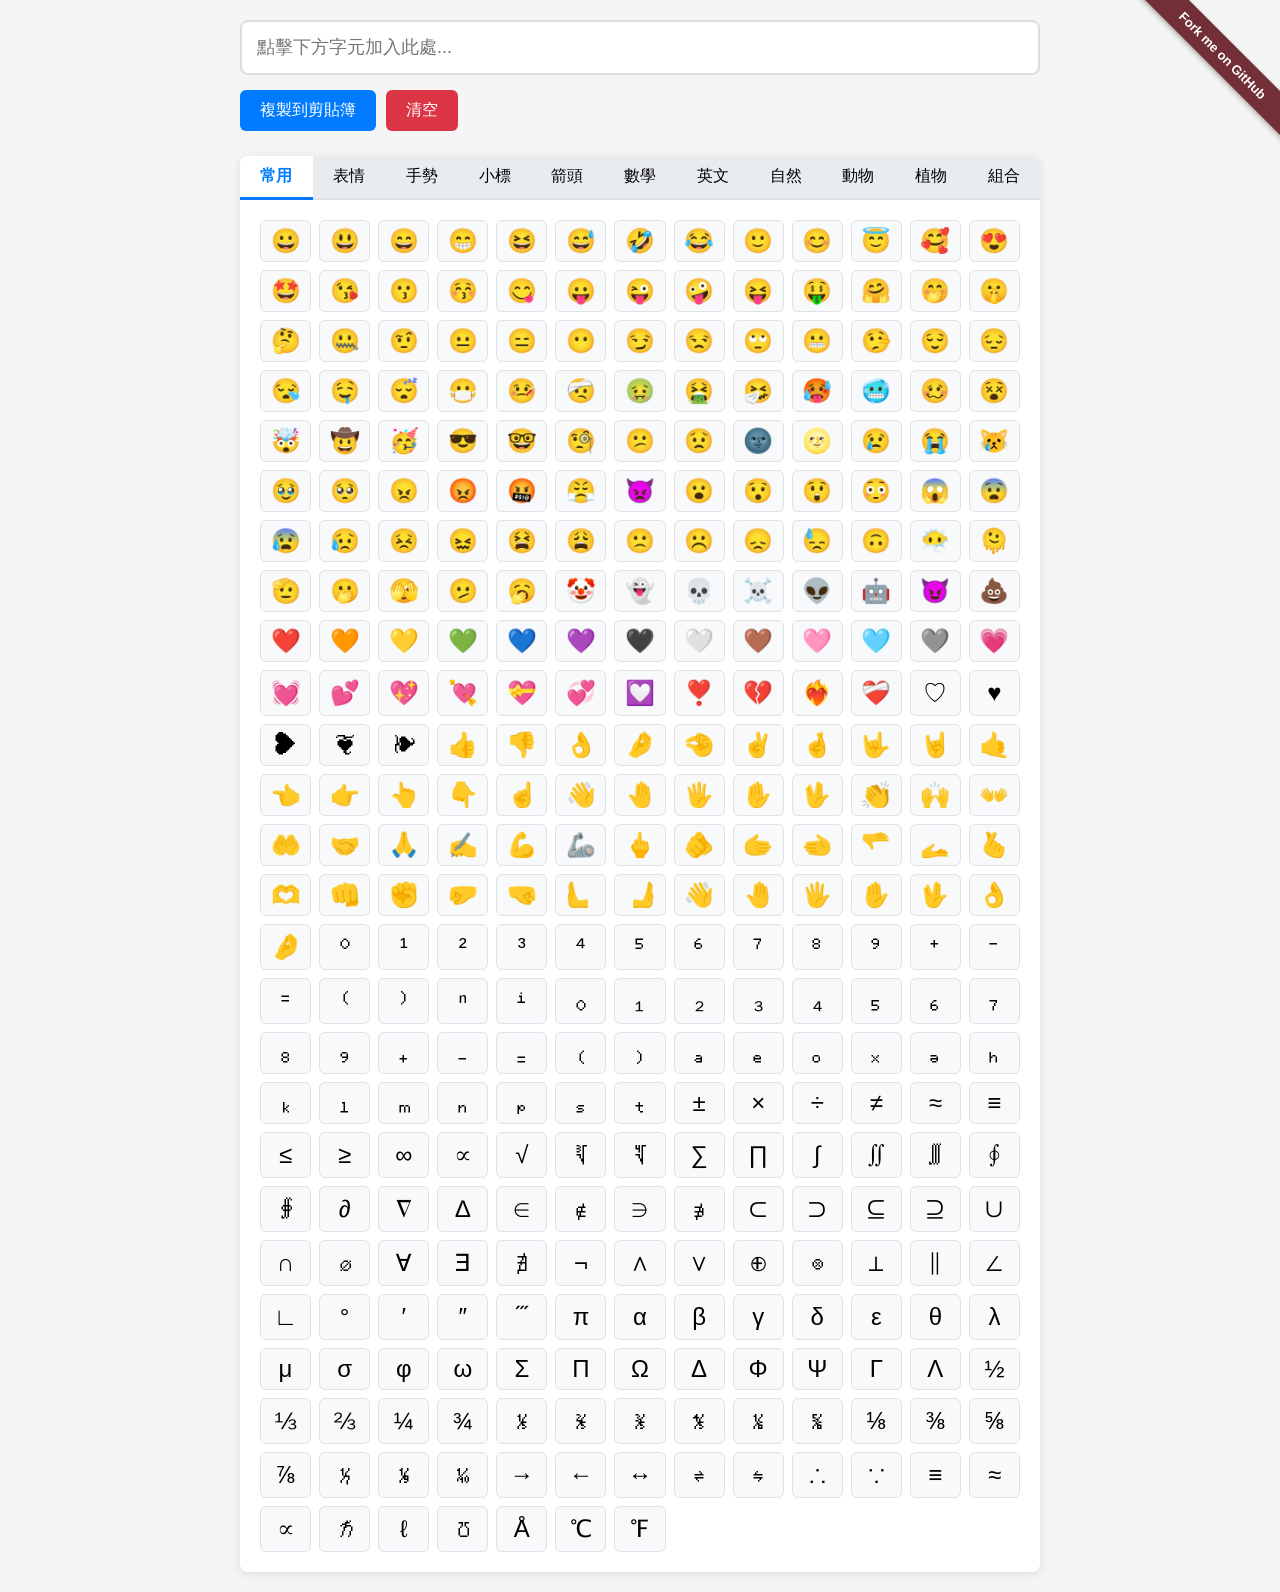
==== commit 4c2fe92f: "github ribbon" ====
--- a/index.html
+++ b/index.html
@@ -172,9 +172,58 @@
             transform: translateX(-50%) translateY(0);
             opacity: 1;
         }
+
+        .github-ribbon {
+            position: fixed;
+            top: 0;
+            right: 0;
+            z-index: 1000;
+            display: none;
+        }
+
+        .github-ribbon a {
+            display: block;
+            width: 150px;
+            height: 150px;
+            overflow: hidden;
+            position: relative;
+        }
+
+        .github-ribbon a span {
+            position: absolute;
+            display: block;
+            width: 225px;
+            padding: 8px 0;
+            background: #722F37;
+            color: #fff;
+            font-size: 13px;
+            font-weight: bold;
+            text-align: center;
+            text-decoration: none;
+            transform: rotate(45deg);
+            top: 40px;
+            right: -55px;
+            box-shadow: 0 2px 5px rgba(0,0,0,0.3);
+        }
+
+        .github-ribbon a:hover span {
+            background: #8B3A42;
+        }
+
+        @media (min-width: 900px) {
+            .github-ribbon {
+                display: block;
+            }
+        }
     </style>
 </head>
 <body>
+    <div class="github-ribbon">
+        <a href="https://github.com/CindyLinz/Web-SpecialCharacter" target="_blank">
+            <span>Fork me on GitHub</span>
+        </a>
+    </div>
+
     <div class="container">
         <input type="text" id="textInput" placeholder="點擊下方字元加入此處...">
 
@@ -439,7 +488,7 @@
             const end = input.selectionEnd;
             const text = input.value;
             input.value = text.slice(0, start) + char + text.slice(end);
-            input.focus();
+            //input.focus();
             input.setSelectionRange(start + char.length, start + char.length);
             navigator.clipboard.writeText(char).then(() => {
                 showToast('已複製單個字到剪貼簿！');
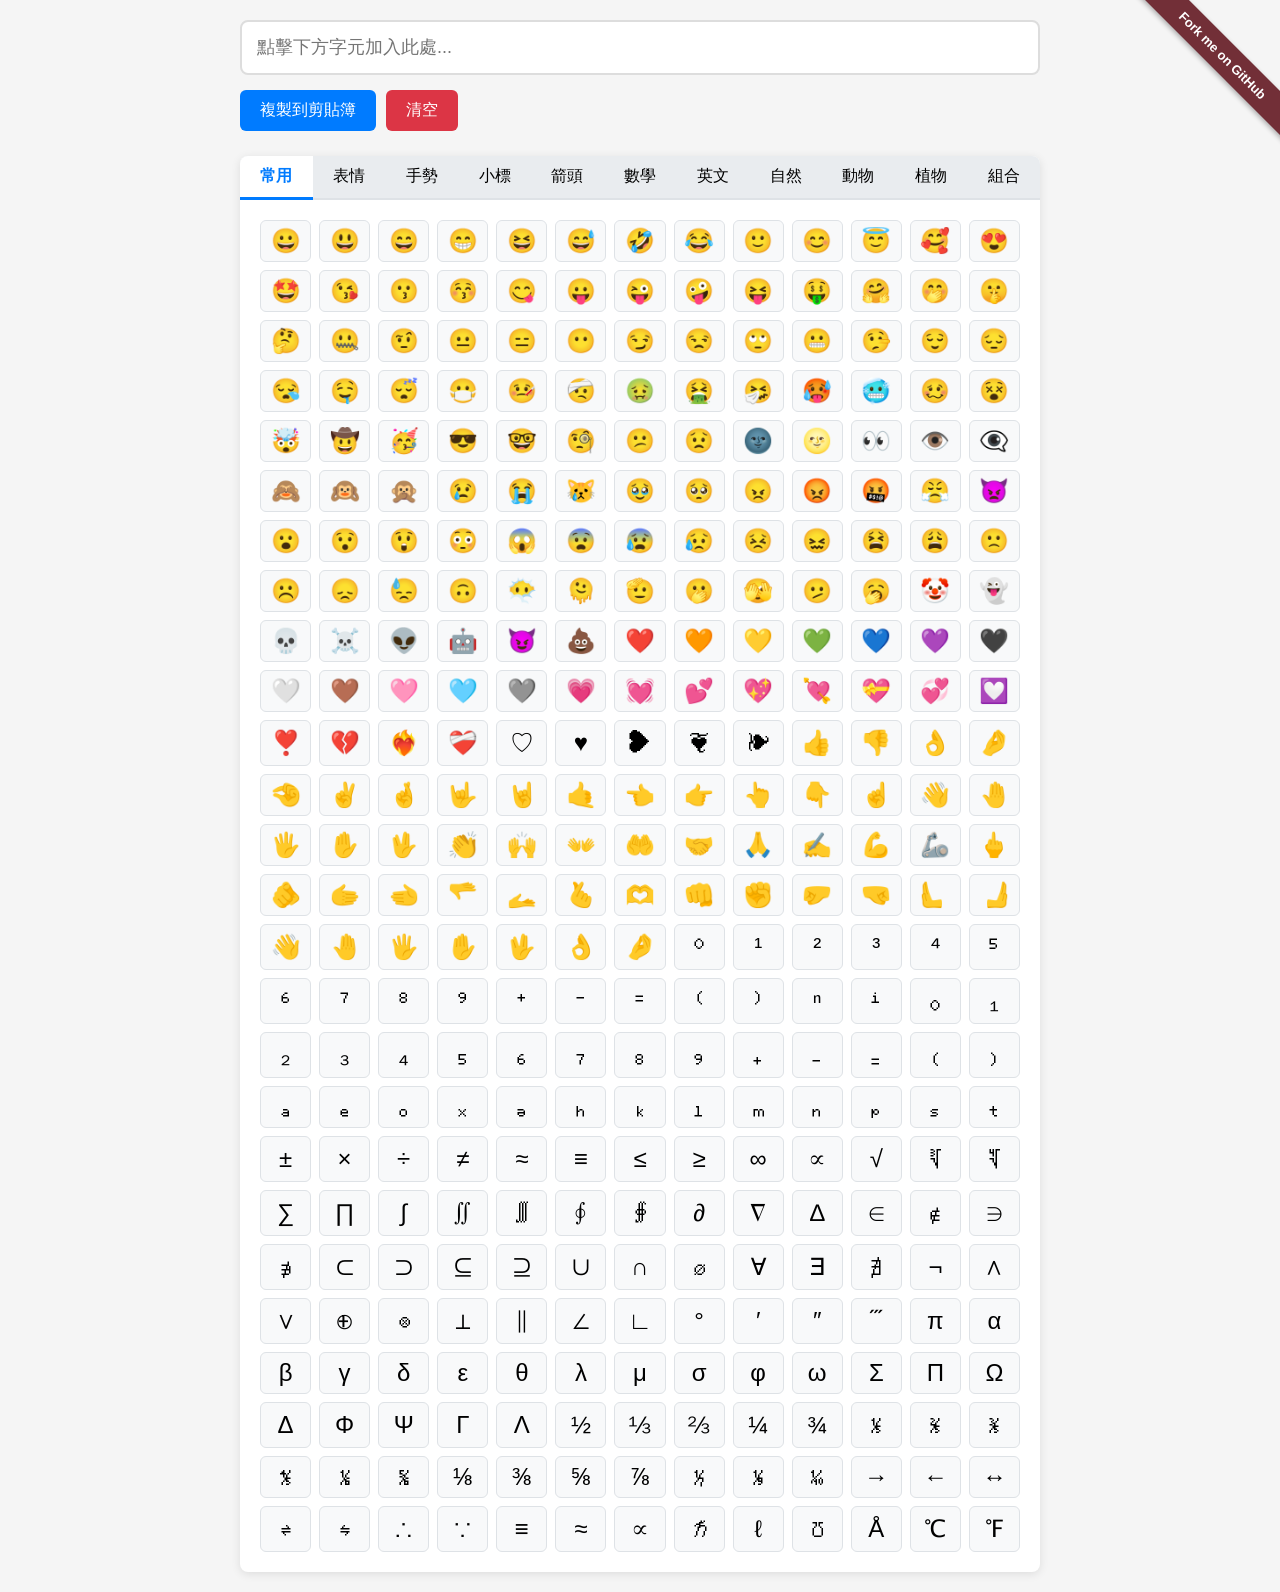
==== commit a185f24b: "add eyes" ====
--- a/index.html
+++ b/index.html
@@ -328,7 +328,7 @@
                 '😑', '😶', '😏', '😒', '🙄', '😬', '🤥', '😌', '😔', '😪',
                 '🤤', '😴', '😷', '🤒', '🤕', '🤢', '🤮', '🤧', '🥵', '🥶',
                 '🥴', '😵', '🤯', '🤠', '🥳', '😎', '🤓', '🧐', '😕', '😟',
-                '🌚', '🌝',
+                '🌚', '🌝', '👀', '👁️ ', '👁️‍🗨️', '🙈', '🙉', '🙊',
                 '😢', '😭', '😿', '🥹', '🥺',
                 '😠', '😡', '🤬', '😤', '👿',
                 '😮', '😯', '😲', '😳', '😱', '😨', '😰', '😥',
